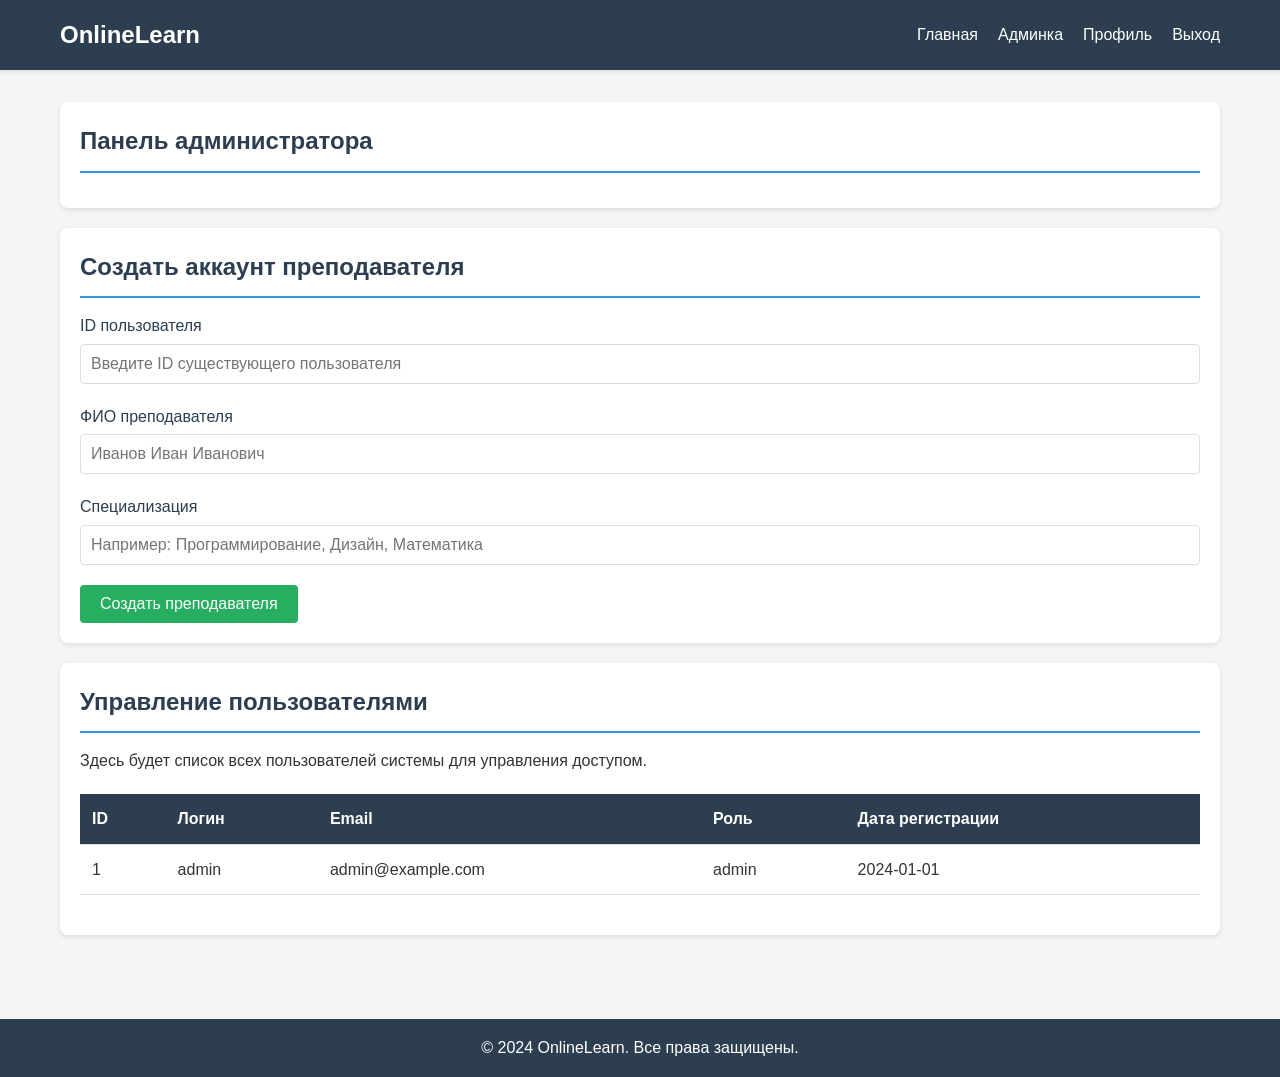
==== html/admin.html @ 95b57649 "Initial commit for Online Learning Platform project with multi-page architecture * Project structure" ====
<!DOCTYPE html>
<html lang="ru">
<head>
    <meta charset="UTF-8">
    <meta name="viewport" content="width=device-width, initial-scale=1.0">
    <title>Админ Панель - Онлайн Обучение</title>
    <link rel="stylesheet" href="../css/style.css">
</head>
<body>
    <header>
        <div class="container">
            <a href="index.html" class="logo">OnlineLearn</a>
            <nav>
                <ul>
                    <li><a href="index.html">Главная</a></li>
                    <li><a href="admin.html">Админка</a></li>
                    <li><a href="profile.html">Профиль</a></li>
                    <li><a href="#" id="logoutBtn">Выход</a></li>
                </ul>
            </nav>
        </div>
    </header>

    <main>
        <div class="container">
            <div class="card">
                <h2>Панель администратора</h2>
                <p id="userDisplay"></p>
            </div>

            <div class="card">
                <h2>Создать аккаунт преподавателя</h2>
                
                <form id="createTeacherForm">
                    <div class="form-group">
                        <label for="user_id">ID пользователя</label>
                        <input type="number" id="user_id" name="user_id" required placeholder="Введите ID существующего пользователя">
                    </div>
                    
                    <div class="form-group">
                        <label for="full_name">ФИО преподавателя</label>
                        <input type="text" id="full_name" name="full_name" required placeholder="Иванов Иван Иванович">
                    </div>
                    
                    <div class="form-group">
                        <label for="specialization">Специализация</label>
                        <input type="text" id="specialization" name="specialization" placeholder="Например: Программирование, Дизайн, Математика">
                    </div>
                    
                    <button type="submit" class="btn btn-success">Создать преподавателя</button>
                </form>
            </div>

            <div class="card">
                <h2>Управление пользователями</h2>
                <p>Здесь будет список всех пользователей системы для управления доступом.</p>
                <table>
                    <thead>
                        <tr>
                            <th>ID</th>
                            <th>Логин</th>
                            <th>Email</th>
                            <th>Роль</th>
                            <th>Дата регистрации</th>
                        </tr>
                    </thead>
                    <tbody>
                        <tr>
                            <td>1</td>
                            <td>admin</td>
                            <td>admin@example.com</td>
                            <td>admin</td>
                            <td>2024-01-01</td>
                        </tr>
                    </tbody>
                </table>
            </div>
        </div>
    </main>

    <footer>
        <div class="container">
            <p>&copy; 2024 OnlineLearn. Все права защищены.</p>
        </div>
    </footer>

    <script src="../js/app.js"></script>
</body>
</html>
---- css/style.css ----
* {
    margin: 0;
    padding: 0;
    box-sizing: border-box;
}

body {
    font-family: 'Segoe UI', Tahoma, Geneva, Verdana, sans-serif;
    line-height: 1.6;
    color: #333;
    background-color: #f5f5f5;
}

.container {
    max-width: 1200px;
    margin: 0 auto;
    padding: 0 20px;
}

/* Header */
header {
    background-color: #2c3e50;
    color: white;
    padding: 1rem 0;
    box-shadow: 0 2px 5px rgba(0,0,0,0.1);
}

header .container {
    display: flex;
    justify-content: space-between;
    align-items: center;
}

.logo {
    font-size: 1.5rem;
    font-weight: bold;
    color: white;
    text-decoration: none;
}

nav ul {
    list-style: none;
    display: flex;
    gap: 20px;
}

nav a {
    color: white;
    text-decoration: none;
    transition: color 0.3s;
}

nav a:hover {
    color: #3498db;
}

/* Main Content */
main {
    padding: 2rem 0;
    min-height: calc(100vh - 200px);
}

/* Cards */
.card {
    background: white;
    border-radius: 8px;
    padding: 20px;
    margin-bottom: 20px;
    box-shadow: 0 2px 5px rgba(0,0,0,0.1);
}

.card h2 {
    color: #2c3e50;
    margin-bottom: 15px;
    border-bottom: 2px solid #3498db;
    padding-bottom: 10px;
}

/* Forms */
.form-group {
    margin-bottom: 20px;
}

.form-group label {
    display: block;
    margin-bottom: 5px;
    color: #2c3e50;
    font-weight: 500;
}

.form-group input,
.form-group textarea,
.form-group select {
    width: 100%;
    padding: 10px;
    border: 1px solid #ddd;
    border-radius: 4px;
    font-size: 1rem;
}

.form-group input:focus,
.form-group textarea:focus,
.form-group select:focus {
    outline: none;
    border-color: #3498db;
}

.btn {
    display: inline-block;
    padding: 10px 20px;
    background-color: #3498db;
    color: white;
    border: none;
    border-radius: 4px;
    cursor: pointer;
    text-decoration: none;
    transition: background-color 0.3s;
    font-size: 1rem;
}

.btn:hover {
    background-color: #2980b9;
}

.btn-success {
    background-color: #27ae60;
}

.btn-success:hover {
    background-color: #229954;
}

.btn-danger {
    background-color: #e74c3c;
}

.btn-danger:hover {
    background-color: #c0392b;
}

/* Tables */
table {
    width: 100%;
    border-collapse: collapse;
    margin: 20px 0;
}

table th,
table td {
    padding: 12px;
    text-align: left;
    border-bottom: 1px solid #ddd;
}

table th {
    background-color: #2c3e50;
    color: white;
}

table tr:hover {
    background-color: #f5f5f5;
}

/* Alerts */
.alert {
    padding: 15px;
    border-radius: 4px;
    margin-bottom: 20px;
}

.alert-success {
    background-color: #d4edda;
    color: #155724;
    border: 1px solid #c3e6cb;
}

.alert-error {
    background-color: #f8d7da;
    color: #721c24;
    border: 1px solid #f5c6cb;
}

/* Grid */
.grid {
    display: grid;
    gap: 20px;
}

.grid-2 {
    grid-template-columns: repeat(2, 1fr);
}

.grid-3 {
    grid-template-columns: repeat(3, 1fr);
}

@media (max-width: 768px) {
    .grid-2,
    .grid-3 {
        grid-template-columns: 1fr;
    }
    
    header .container {
        flex-direction: column;
        gap: 15px;
    }
    
    nav ul {
        flex-wrap: wrap;
        justify-content: center;
    }
}

/* Profile */
.profile-header {
    display: flex;
    align-items: center;
    gap: 20px;
    margin-bottom: 30px;
}

.profile-avatar {
    width: 100px;
    height: 100px;
    border-radius: 50%;
    background-color: #3498db;
    display: flex;
    align-items: center;
    justify-content: center;
    color: white;
    font-size: 2rem;
    font-weight: bold;
}

.profile-info h1 {
    color: #2c3e50;
    margin-bottom: 5px;
}

.profile-info p {
    color: #7f8c8d;
}

/* Course List */
.course-item {
    border-left: 4px solid #3498db;
    padding-left: 15px;
    margin-bottom: 20px;
}

.course-item h3 {
    color: #2c3e50;
    margin-bottom: 10px;
}

/* Lesson List */
.lesson-item {
    background: #f9f9f9;
    padding: 15px;
    border-radius: 4px;
    margin-bottom: 10px;
}

.lesson-item h4 {
    color: #2c3e50;
    margin-bottom: 5px;
}

/* CRM Stats */
.stats-grid {
    display: grid;
    grid-template-columns: repeat(auto-fit, minmax(200px, 1fr));
    gap: 20px;
    margin-bottom: 30px;
}

.stat-card {
    background: white;
    padding: 20px;
    border-radius: 8px;
    text-align: center;
    box-shadow: 0 2px 5px rgba(0,0,0,0.1);
}

.stat-number {
    font-size: 2rem;
    font-weight: bold;
    color: #3498db;
}

.stat-label {
    color: #7f8c8d;
    margin-top: 5px;
}

/* Footer */
footer {
    background-color: #2c3e50;
    color: white;
    text-align: center;
    padding: 1rem 0;
    margin-top: 2rem;
}
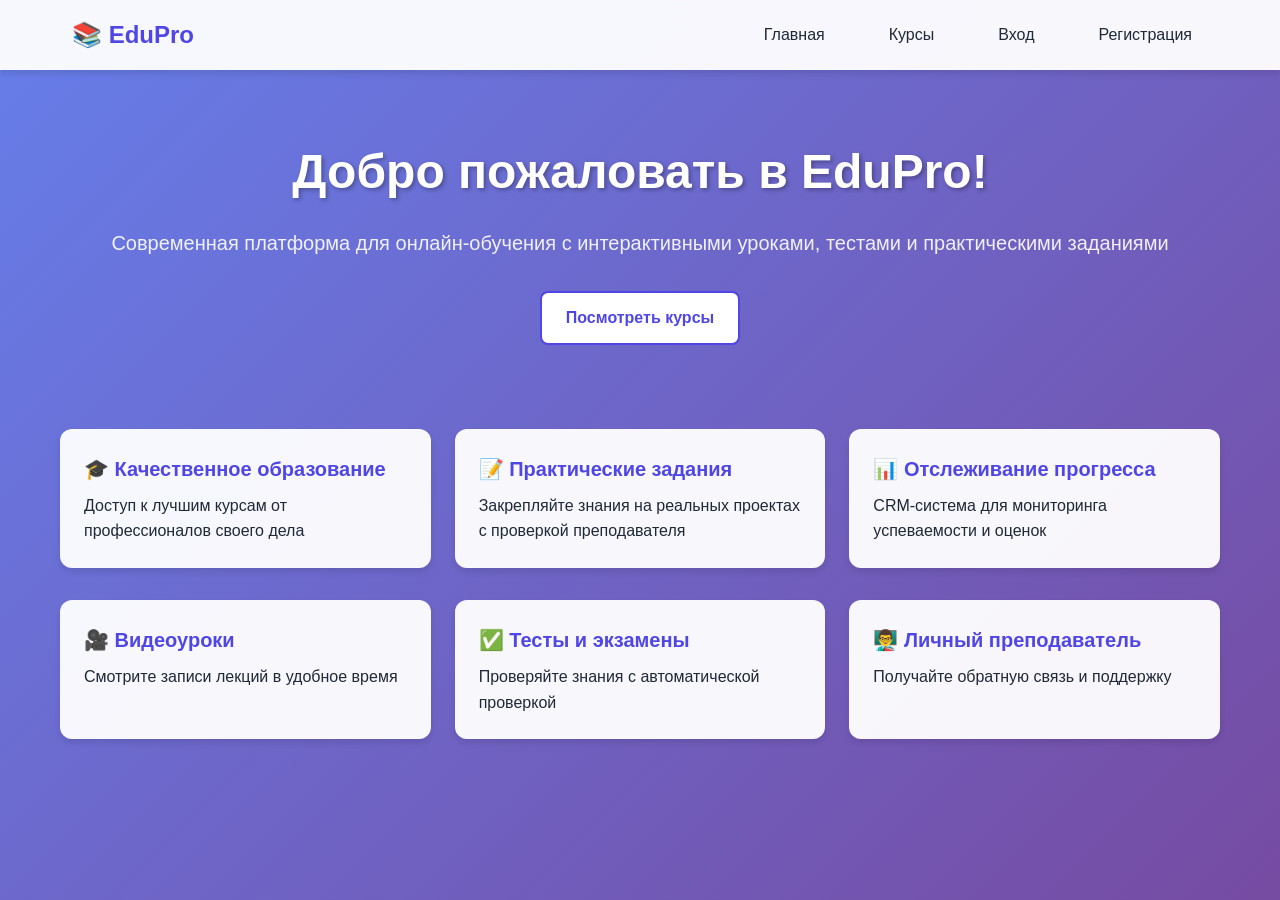
==== commit 4bcc5374: "### Commit Description **Add CRM module and lesson management with role-based access control**  * **" ====
--- a/html/admin.html
+++ b/html/admin.html
@@ -3,87 +3,162 @@
 <head>
     <meta charset="UTF-8">
     <meta name="viewport" content="width=device-width, initial-scale=1.0">
-    <title>Админ Панель - Онлайн Обучение</title>
-    <link rel="stylesheet" href="../css/style.css">
+    <title>Админ-панель - EduPro</title>
+    <link rel="stylesheet" href="/css/style.css">
 </head>
 <body>
     <header>
-        <div class="container">
-            <a href="index.html" class="logo">OnlineLearn</a>
-            <nav>
-                <ul>
-                    <li><a href="index.html">Главная</a></li>
-                    <li><a href="admin.html">Админка</a></li>
-                    <li><a href="profile.html">Профиль</a></li>
-                    <li><a href="#" id="logoutBtn">Выход</a></li>
-                </ul>
-            </nav>
-        </div>
+        <nav>
+            <a href="/html/index.html" class="logo">📚 EduPro</a>
+            <ul class="nav-links">
+                <li><a href="/html/admin.html" class="active">Админ-панель</a></li>
+                <li><a href="/html/courses.html">Курсы</a></li>
+                <li class="auth-only" style="display: none;">
+                    <span class="user-badge user-role"></span>
+                </li>
+                <li class="auth-only user-name" style="display: none;"></li>
+                <li class="auth-only" style="display: none;">
+                    <a href="#" onclick="logout()" class="btn btn-danger btn-sm">Выход</a>
+                </li>
+            </ul>
+        </nav>
     </header>
 
-    <main>
-        <div class="container">
+    <main class="container">
+        <h1 style="color: white; margin-bottom: 2rem;">Панель администратора</h1>
+        
+        <div class="stats-grid">
+            <div class="stat-card">
+                <div class="stat-number" id="totalUsers">0</div>
+                <div class="stat-label">Всего пользователей</div>
+            </div>
+            <div class="stat-card">
+                <div class="stat-number" id="totalTeachers">0</div>
+                <div class="stat-label">Преподавателей</div>
+            </div>
+            <div class="stat-card">
+                <div class="stat-number" id="totalStudents">0</div>
+                <div class="stat-label">Студентов</div>
+            </div>
+            <div class="stat-card">
+                <div class="stat-number" id="totalCourses">0</div>
+                <div class="stat-label">Курсов</div>
+            </div>
+        </div>
+
+        <div class="grid grid-2">
             <div class="card">
-                <h2>Панель администратора</h2>
-                <p id="userDisplay"></p>
-            </div>
-
-            <div class="card">
-                <h2>Создать аккаунт преподавателя</h2>
-                
+                <h3 class="card-title">➕ Создать преподавателя</h3>
                 <form id="createTeacherForm">
                     <div class="form-group">
-                        <label for="user_id">ID пользователя</label>
-                        <input type="number" id="user_id" name="user_id" required placeholder="Введите ID существующего пользователя">
+                        <label for="teacherName">ФИО *</label>
+                        <input type="text" id="teacherName" required>
                     </div>
-                    
                     <div class="form-group">
-                        <label for="full_name">ФИО преподавателя</label>
-                        <input type="text" id="full_name" name="full_name" required placeholder="Иванов Иван Иванович">
+                        <label for="teacherLogin">Логин *</label>
+                        <input type="text" id="teacherLogin" required>
                     </div>
-                    
                     <div class="form-group">
-                        <label for="specialization">Специализация</label>
-                        <input type="text" id="specialization" name="specialization" placeholder="Например: Программирование, Дизайн, Математика">
+                        <label for="teacherPassword">Пароль *</label>
+                        <input type="password" id="teacherPassword" required>
                     </div>
-                    
-                    <button type="submit" class="btn btn-success">Создать преподавателя</button>
+                    <div class="form-group">
+                        <label for="teacherEmail">Email</label>
+                        <input type="email" id="teacherEmail">
+                    </div>
+                    <button type="submit" class="btn btn-primary">Создать преподавателя</button>
                 </form>
             </div>
 
             <div class="card">
-                <h2>Управление пользователями</h2>
-                <p>Здесь будет список всех пользователей системы для управления доступом.</p>
-                <table>
-                    <thead>
-                        <tr>
-                            <th>ID</th>
-                            <th>Логин</th>
-                            <th>Email</th>
-                            <th>Роль</th>
-                            <th>Дата регистрации</th>
-                        </tr>
-                    </thead>
-                    <tbody>
-                        <tr>
-                            <td>1</td>
-                            <td>admin</td>
-                            <td>admin@example.com</td>
-                            <td>admin</td>
-                            <td>2024-01-01</td>
-                        </tr>
-                    </tbody>
-                </table>
+                <h3 class="card-title">👥 Все пользователи</h3>
+                <div class="table-container" style="max-height: 400px; overflow-y: auto;">
+                    <table>
+                        <thead>
+                            <tr>
+                                <th>ID</th>
+                                <th>Имя</th>
+                                <th>Логин</th>
+                                <th>Роль</th>
+                            </tr>
+                        </thead>
+                        <tbody id="usersTable"></tbody>
+                    </table>
+                </div>
             </div>
+        </div>
+
+        <div class="card" style="margin-top: 1.5rem;">
+            <h3 class="card-title">📊 Управление курсами</h3>
+            <p style="color: var(--text-secondary); margin-bottom: 1rem;">Администратор может просматривать все курсы и управлять ими</p>
+            <a href="/html/courses.html" class="btn btn-secondary">Перейти к курсам</a>
         </div>
     </main>
 
-    <footer>
-        <div class="container">
-            <p>&copy; 2024 OnlineLearn. Все права защищены.</p>
-        </div>
-    </footer>
+    <script src="/js/app.js"></script>
+    <script>
+        document.addEventListener('DOMContentLoaded', async () => {
+            // Проверка прав администратора
+            if (!currentUser || currentUser.role !== 'admin') {
+                window.location.href = '/html/index.html';
+                return;
+            }
 
-    <script src="../js/app.js"></script>
+            loadStats();
+            setupTeacherForm();
+        });
+
+        async function loadStats() {
+            const users = await getAllUsers();
+            const courses = await getCourses();
+
+            const teachers = users.filter(u => u.role === 'teacher');
+            const students = users.filter(u => u.role === 'student');
+
+            document.getElementById('totalUsers').textContent = users.length;
+            document.getElementById('totalTeachers').textContent = teachers.length;
+            document.getElementById('totalStudents').textContent = students.length;
+            document.getElementById('totalCourses').textContent = courses.length;
+
+            // Заполнение таблицы пользователей
+            const tbody = document.getElementById('usersTable');
+            tbody.innerHTML = '';
+            
+            const roleNames = {
+                'admin': '👑 Админ',
+                'teacher': '👨‍🏫 Преподаватель',
+                'student': '🎓 Студент'
+            };
+
+            users.forEach(user => {
+                const tr = document.createElement('tr');
+                tr.innerHTML = `
+                    <td>${user.id}</td>
+                    <td>${user.name}</td>
+                    <td>${user.login}</td>
+                    <td>${roleNames[user.role] || user.role}</td>
+                `;
+                tbody.appendChild(tr);
+            });
+        }
+
+        function setupTeacherForm() {
+            document.getElementById('createTeacherForm').addEventListener('submit', async (e) => {
+                e.preventDefault();
+                
+                const name = document.getElementById('teacherName').value;
+                const login = document.getElementById('teacherLogin').value;
+                const password = document.getElementById('teacherPassword').value;
+                const email = document.getElementById('teacherEmail').value;
+
+                const result = await createTeacher(login, password, name, email);
+                
+                if (result) {
+                    document.getElementById('createTeacherForm').reset();
+                    loadStats();
+                }
+            });
+        }
+    </script>
 </body>
 </html>
--- a/css/style.css
+++ b/css/style.css
@@ -4,300 +4,556 @@
     box-sizing: border-box;
 }
 
+:root {
+    --primary-color: #4f46e5;
+    --primary-dark: #4338ca;
+    --secondary-color: #06b6d4;
+    --success-color: #10b981;
+    --warning-color: #f59e0b;
+    --danger-color: #ef4444;
+    --bg-gradient: linear-gradient(135deg, #667eea 0%, #764ba2 100%);
+    --card-bg: rgba(255, 255, 255, 0.95);
+    --text-primary: #1f2937;
+    --text-secondary: #6b7280;
+    --border-color: #e5e7eb;
+}
+
 body {
     font-family: 'Segoe UI', Tahoma, Geneva, Verdana, sans-serif;
+    background: var(--bg-gradient);
+    min-height: 100vh;
+    color: var(--text-primary);
     line-height: 1.6;
-    color: #333;
-    background-color: #f5f5f5;
 }
 
 .container {
     max-width: 1200px;
     margin: 0 auto;
-    padding: 0 20px;
-}
-
-/* Header */
+    padding: 20px;
+}
+
+/* Header & Navigation */
 header {
-    background-color: #2c3e50;
-    color: white;
-    padding: 1rem 0;
-    box-shadow: 0 2px 5px rgba(0,0,0,0.1);
-}
-
-header .container {
+    background: var(--card-bg);
+    box-shadow: 0 4px 6px rgba(0, 0, 0, 0.1);
+    position: sticky;
+    top: 0;
+    z-index: 100;
+    backdrop-filter: blur(10px);
+}
+
+nav {
     display: flex;
     justify-content: space-between;
     align-items: center;
+    padding: 1rem 2rem;
+    max-width: 1200px;
+    margin: 0 auto;
 }
 
 .logo {
     font-size: 1.5rem;
     font-weight: bold;
+    color: var(--primary-color);
+    text-decoration: none;
+    display: flex;
+    align-items: center;
+    gap: 0.5rem;
+}
+
+.nav-links {
+    display: flex;
+    list-style: none;
+    gap: 2rem;
+    align-items: center;
+}
+
+.nav-links a {
+    text-decoration: none;
+    color: var(--text-primary);
+    font-weight: 500;
+    transition: color 0.3s;
+    padding: 0.5rem 1rem;
+    border-radius: 8px;
+}
+
+.nav-links a:hover,
+.nav-links a.active {
+    color: var(--primary-color);
+    background: rgba(79, 70, 229, 0.1);
+}
+
+.user-info {
+    display: flex;
+    align-items: center;
+    gap: 1rem;
+}
+
+.user-badge {
+    background: var(--primary-color);
     color: white;
+    padding: 0.25rem 0.75rem;
+    border-radius: 20px;
+    font-size: 0.875rem;
+    font-weight: 600;
+}
+
+/* Buttons */
+.btn {
+    padding: 0.75rem 1.5rem;
+    border: none;
+    border-radius: 8px;
+    font-weight: 600;
+    cursor: pointer;
+    transition: all 0.3s;
     text-decoration: none;
-}
-
-nav ul {
-    list-style: none;
-    display: flex;
-    gap: 20px;
-}
-
-nav a {
+    display: inline-block;
+    font-size: 1rem;
+}
+
+.btn-primary {
+    background: var(--primary-color);
     color: white;
-    text-decoration: none;
-    transition: color 0.3s;
-}
-
-nav a:hover {
-    color: #3498db;
-}
-
-/* Main Content */
-main {
-    padding: 2rem 0;
-    min-height: calc(100vh - 200px);
+}
+
+.btn-primary:hover {
+    background: var(--primary-dark);
+    transform: translateY(-2px);
+    box-shadow: 0 4px 12px rgba(79, 70, 229, 0.4);
+}
+
+.btn-secondary {
+    background: white;
+    color: var(--primary-color);
+    border: 2px solid var(--primary-color);
+}
+
+.btn-secondary:hover {
+    background: var(--primary-color);
+    color: white;
+}
+
+.btn-success {
+    background: var(--success-color);
+    color: white;
+}
+
+.btn-danger {
+    background: var(--danger-color);
+    color: white;
+}
+
+.btn-sm {
+    padding: 0.5rem 1rem;
+    font-size: 0.875rem;
+}
+
+/* Forms */
+.form-container {
+    background: var(--card-bg);
+    padding: 2.5rem;
+    border-radius: 16px;
+    box-shadow: 0 10px 40px rgba(0, 0, 0, 0.2);
+    max-width: 450px;
+    margin: 3rem auto;
+    animation: slideUp 0.5s ease-out;
+}
+
+@keyframes slideUp {
+    from {
+        opacity: 0;
+        transform: translateY(30px);
+    }
+    to {
+        opacity: 1;
+        transform: translateY(0);
+    }
+}
+
+.form-title {
+    text-align: center;
+    margin-bottom: 2rem;
+    color: var(--primary-color);
+    font-size: 2rem;
+}
+
+.form-group {
+    margin-bottom: 1.5rem;
+}
+
+.form-group label {
+    display: block;
+    margin-bottom: 0.5rem;
+    font-weight: 600;
+    color: var(--text-primary);
+}
+
+.form-group input,
+.form-group select,
+.form-group textarea {
+    width: 100%;
+    padding: 0.75rem 1rem;
+    border: 2px solid var(--border-color);
+    border-radius: 8px;
+    font-size: 1rem;
+    transition: border-color 0.3s;
+}
+
+.form-group input:focus,
+.form-group select:focus,
+.form-group textarea:focus {
+    outline: none;
+    border-color: var(--primary-color);
+}
+
+.form-group textarea {
+    resize: vertical;
+    min-height: 100px;
 }
 
 /* Cards */
 .card {
-    background: white;
-    border-radius: 8px;
-    padding: 20px;
-    margin-bottom: 20px;
-    box-shadow: 0 2px 5px rgba(0,0,0,0.1);
-}
-
-.card h2 {
-    color: #2c3e50;
-    margin-bottom: 15px;
-    border-bottom: 2px solid #3498db;
-    padding-bottom: 10px;
-}
-
-/* Forms */
-.form-group {
-    margin-bottom: 20px;
-}
-
-.form-group label {
-    display: block;
-    margin-bottom: 5px;
-    color: #2c3e50;
-    font-weight: 500;
-}
-
-.form-group input,
-.form-group textarea,
-.form-group select {
-    width: 100%;
-    padding: 10px;
-    border: 1px solid #ddd;
-    border-radius: 4px;
-    font-size: 1rem;
-}
-
-.form-group input:focus,
-.form-group textarea:focus,
-.form-group select:focus {
-    outline: none;
-    border-color: #3498db;
-}
-
-.btn {
-    display: inline-block;
-    padding: 10px 20px;
-    background-color: #3498db;
-    color: white;
-    border: none;
-    border-radius: 4px;
-    cursor: pointer;
-    text-decoration: none;
-    transition: background-color 0.3s;
-    font-size: 1rem;
-}
-
-.btn:hover {
-    background-color: #2980b9;
-}
-
-.btn-success {
-    background-color: #27ae60;
-}
-
-.btn-success:hover {
-    background-color: #229954;
-}
-
-.btn-danger {
-    background-color: #e74c3c;
-}
-
-.btn-danger:hover {
-    background-color: #c0392b;
+    background: var(--card-bg);
+    border-radius: 12px;
+    padding: 1.5rem;
+    box-shadow: 0 4px 6px rgba(0, 0, 0, 0.1);
+    transition: transform 0.3s, box-shadow 0.3s;
+}
+
+.card:hover {
+    transform: translateY(-4px);
+    box-shadow: 0 8px 20px rgba(0, 0, 0, 0.15);
+}
+
+.card-title {
+    font-size: 1.25rem;
+    margin-bottom: 0.5rem;
+    color: var(--primary-color);
+}
+
+.card-subtitle {
+    color: var(--text-secondary);
+    font-size: 0.875rem;
+    margin-bottom: 1rem;
+}
+
+/* Grid Layouts */
+.grid {
+    display: grid;
+    gap: 1.5rem;
+}
+
+.grid-2 {
+    grid-template-columns: repeat(auto-fit, minmax(300px, 1fr));
+}
+
+.grid-3 {
+    grid-template-columns: repeat(auto-fit, minmax(280px, 1fr));
 }
 
 /* Tables */
+.table-container {
+    background: var(--card-bg);
+    border-radius: 12px;
+    overflow: hidden;
+    box-shadow: 0 4px 6px rgba(0, 0, 0, 0.1);
+}
+
 table {
     width: 100%;
     border-collapse: collapse;
-    margin: 20px 0;
-}
-
-table th,
-table td {
-    padding: 12px;
+}
+
+th, td {
+    padding: 1rem;
     text-align: left;
-    border-bottom: 1px solid #ddd;
-}
-
-table th {
-    background-color: #2c3e50;
-    color: white;
-}
-
-table tr:hover {
-    background-color: #f5f5f5;
+    border-bottom: 1px solid var(--border-color);
+}
+
+th {
+    background: rgba(79, 70, 229, 0.1);
+    font-weight: 600;
+    color: var(--primary-color);
+}
+
+tr:last-child td {
+    border-bottom: none;
+}
+
+tr:hover {
+    background: rgba(79, 70, 229, 0.05);
 }
 
 /* Alerts */
 .alert {
-    padding: 15px;
-    border-radius: 4px;
-    margin-bottom: 20px;
+    padding: 1rem 1.5rem;
+    border-radius: 8px;
+    margin-bottom: 1rem;
+    animation: slideDown 0.3s ease-out;
+}
+
+@keyframes slideDown {
+    from {
+        opacity: 0;
+        transform: translateY(-10px);
+    }
+    to {
+        opacity: 1;
+        transform: translateY(0);
+    }
 }
 
 .alert-success {
-    background-color: #d4edda;
-    color: #155724;
-    border: 1px solid #c3e6cb;
+    background: rgba(16, 185, 129, 0.1);
+    color: var(--success-color);
+    border-left: 4px solid var(--success-color);
 }
 
 .alert-error {
-    background-color: #f8d7da;
-    color: #721c24;
-    border: 1px solid #f5c6cb;
-}
-
-/* Grid */
-.grid {
+    background: rgba(239, 68, 68, 0.1);
+    color: var(--danger-color);
+    border-left: 4px solid var(--danger-color);
+}
+
+.alert-warning {
+    background: rgba(245, 158, 11, 0.1);
+    color: var(--warning-color);
+    border-left: 4px solid var(--warning-color);
+}
+
+/* Modal */
+.modal {
+    display: none;
+    position: fixed;
+    top: 0;
+    left: 0;
+    width: 100%;
+    height: 100%;
+    background: rgba(0, 0, 0, 0.5);
+    z-index: 1000;
+    justify-content: center;
+    align-items: center;
+    backdrop-filter: blur(5px);
+}
+
+.modal.active {
+    display: flex;
+}
+
+.modal-content {
+    background: white;
+    padding: 2rem;
+    border-radius: 16px;
+    max-width: 600px;
+    width: 90%;
+    max-height: 90vh;
+    overflow-y: auto;
+    animation: modalSlide 0.3s ease-out;
+}
+
+@keyframes modalSlide {
+    from {
+        opacity: 0;
+        transform: scale(0.9);
+    }
+    to {
+        opacity: 1;
+        transform: scale(1);
+    }
+}
+
+.modal-header {
+    display: flex;
+    justify-content: space-between;
+    align-items: center;
+    margin-bottom: 1.5rem;
+}
+
+.modal-title {
+    font-size: 1.5rem;
+    color: var(--primary-color);
+}
+
+.modal-close {
+    background: none;
+    border: none;
+    font-size: 1.5rem;
+    cursor: pointer;
+    color: var(--text-secondary);
+    transition: color 0.3s;
+}
+
+.modal-close:hover {
+    color: var(--danger-color);
+}
+
+/* Hero Section */
+.hero {
+    text-align: center;
+    padding: 4rem 2rem;
+    color: white;
+}
+
+.hero h1 {
+    font-size: 3rem;
+    margin-bottom: 1rem;
+    text-shadow: 2px 2px 4px rgba(0, 0, 0, 0.3);
+}
+
+.hero p {
+    font-size: 1.25rem;
+    margin-bottom: 2rem;
+    opacity: 0.9;
+}
+
+.hero-buttons {
+    display: flex;
+    gap: 1rem;
+    justify-content: center;
+    flex-wrap: wrap;
+}
+
+/* Dashboard Stats */
+.stats-grid {
     display: grid;
-    gap: 20px;
-}
-
-.grid-2 {
-    grid-template-columns: repeat(2, 1fr);
-}
-
-.grid-3 {
-    grid-template-columns: repeat(3, 1fr);
-}
-
+    grid-template-columns: repeat(auto-fit, minmax(200px, 1fr));
+    gap: 1.5rem;
+    margin-bottom: 2rem;
+}
+
+.stat-card {
+    background: var(--card-bg);
+    padding: 1.5rem;
+    border-radius: 12px;
+    text-align: center;
+    box-shadow: 0 4px 6px rgba(0, 0, 0, 0.1);
+}
+
+.stat-number {
+    font-size: 2.5rem;
+    font-weight: bold;
+    color: var(--primary-color);
+    margin-bottom: 0.5rem;
+}
+
+.stat-label {
+    color: var(--text-secondary);
+    font-size: 0.875rem;
+}
+
+/* Lesson Types */
+.lesson-type-badge {
+    display: inline-block;
+    padding: 0.25rem 0.75rem;
+    border-radius: 20px;
+    font-size: 0.75rem;
+    font-weight: 600;
+    text-transform: uppercase;
+}
+
+.type-video {
+    background: rgba(6, 182, 212, 0.1);
+    color: var(--secondary-color);
+}
+
+.type-text {
+    background: rgba(79, 70, 229, 0.1);
+    color: var(--primary-color);
+}
+
+.type-test {
+    background: rgba(245, 158, 11, 0.1);
+    color: var(--warning-color);
+}
+
+.type-practice {
+    background: rgba(16, 185, 129, 0.1);
+    color: var(--success-color);
+}
+
+/* Responsive */
 @media (max-width: 768px) {
+    .nav-links {
+        gap: 1rem;
+        font-size: 0.875rem;
+    }
+    
+    .hero h1 {
+        font-size: 2rem;
+    }
+    
+    .form-container {
+        margin: 1rem;
+        padding: 1.5rem;
+    }
+    
     .grid-2,
     .grid-3 {
         grid-template-columns: 1fr;
     }
-    
-    header .container {
-        flex-direction: column;
-        gap: 15px;
-    }
-    
-    nav ul {
-        flex-wrap: wrap;
-        justify-content: center;
-    }
-}
-
-/* Profile */
-.profile-header {
-    display: flex;
-    align-items: center;
-    gap: 20px;
-    margin-bottom: 30px;
-}
-
-.profile-avatar {
-    width: 100px;
-    height: 100px;
+}
+
+/* Loading Spinner */
+.spinner {
+    border: 3px solid rgba(79, 70, 229, 0.1);
+    border-top: 3px solid var(--primary-color);
     border-radius: 50%;
-    background-color: #3498db;
-    display: flex;
-    align-items: center;
-    justify-content: center;
-    color: white;
-    font-size: 2rem;
+    width: 40px;
+    height: 40px;
+    animation: spin 1s linear infinite;
+    margin: 2rem auto;
+}
+
+@keyframes spin {
+    0% { transform: rotate(0deg); }
+    100% { transform: rotate(360deg); }
+}
+
+/* File Upload Area */
+.upload-area {
+    border: 2px dashed var(--border-color);
+    border-radius: 8px;
+    padding: 2rem;
+    text-align: center;
+    cursor: pointer;
+    transition: all 0.3s;
+}
+
+.upload-area:hover {
+    border-color: var(--primary-color);
+    background: rgba(79, 70, 229, 0.05);
+}
+
+.upload-area.dragover {
+    border-color: var(--primary-color);
+    background: rgba(79, 70, 229, 0.1);
+}
+
+/* Grade Badge */
+.grade-badge {
+    display: inline-block;
+    padding: 0.25rem 0.75rem;
+    border-radius: 20px;
     font-weight: bold;
-}
-
-.profile-info h1 {
-    color: #2c3e50;
-    margin-bottom: 5px;
-}
-
-.profile-info p {
-    color: #7f8c8d;
-}
-
-/* Course List */
-.course-item {
-    border-left: 4px solid #3498db;
-    padding-left: 15px;
-    margin-bottom: 20px;
-}
-
-.course-item h3 {
-    color: #2c3e50;
-    margin-bottom: 10px;
-}
-
-/* Lesson List */
-.lesson-item {
-    background: #f9f9f9;
-    padding: 15px;
-    border-radius: 4px;
-    margin-bottom: 10px;
-}
-
-.lesson-item h4 {
-    color: #2c3e50;
-    margin-bottom: 5px;
-}
-
-/* CRM Stats */
-.stats-grid {
-    display: grid;
-    grid-template-columns: repeat(auto-fit, minmax(200px, 1fr));
-    gap: 20px;
-    margin-bottom: 30px;
-}
-
-.stat-card {
-    background: white;
-    padding: 20px;
-    border-radius: 8px;
-    text-align: center;
-    box-shadow: 0 2px 5px rgba(0,0,0,0.1);
-}
-
-.stat-number {
-    font-size: 2rem;
-    font-weight: bold;
-    color: #3498db;
-}
-
-.stat-label {
-    color: #7f8c8d;
-    margin-top: 5px;
-}
-
-/* Footer */
-footer {
-    background-color: #2c3e50;
-    color: white;
-    text-align: center;
-    padding: 1rem 0;
-    margin-top: 2rem;
-}
+    font-size: 0.875rem;
+}
+
+.grade-excellent {
+    background: rgba(16, 185, 129, 0.2);
+    color: var(--success-color);
+}
+
+.grade-good {
+    background: rgba(6, 182, 212, 0.2);
+    color: var(--secondary-color);
+}
+
+.grade-average {
+    background: rgba(245, 158, 11, 0.2);
+    color: var(--warning-color);
+}
+
+.grade-poor {
+    background: rgba(239, 68, 68, 0.2);
+    color: var(--danger-color);
+}
